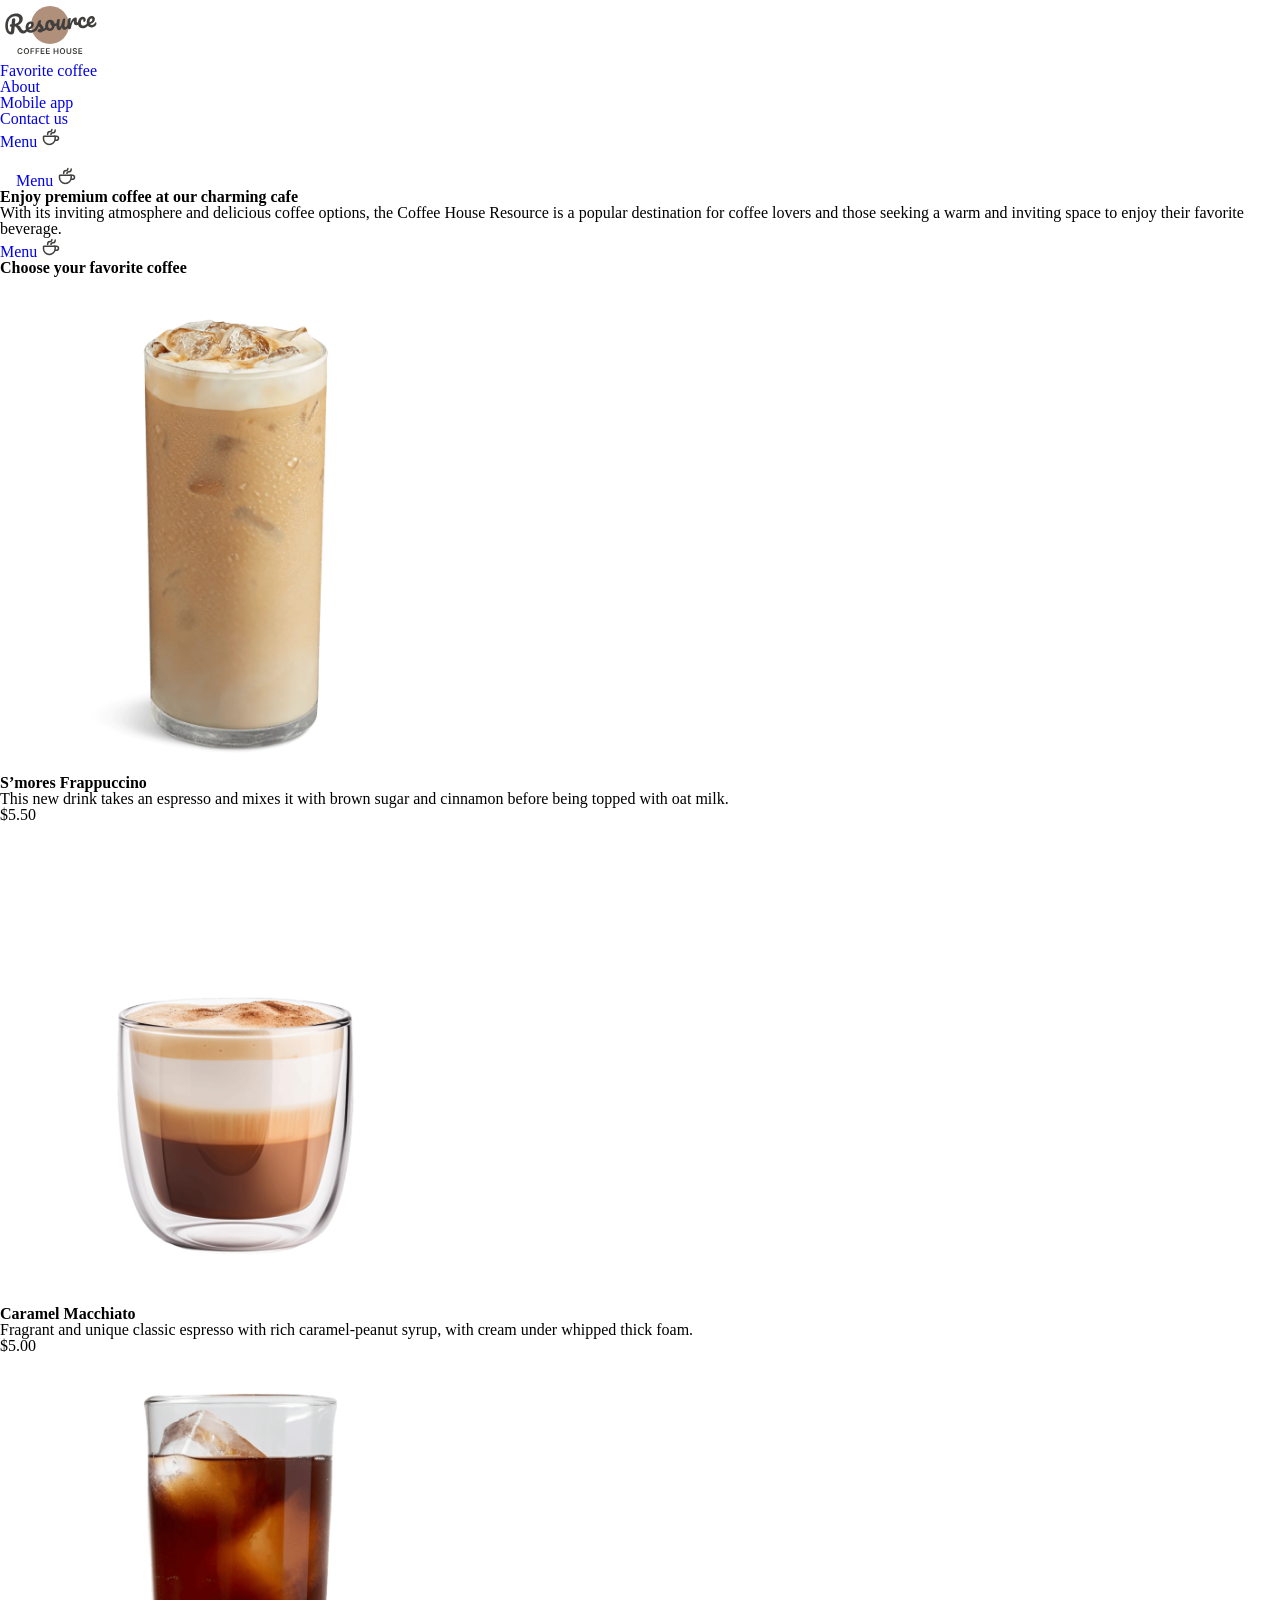
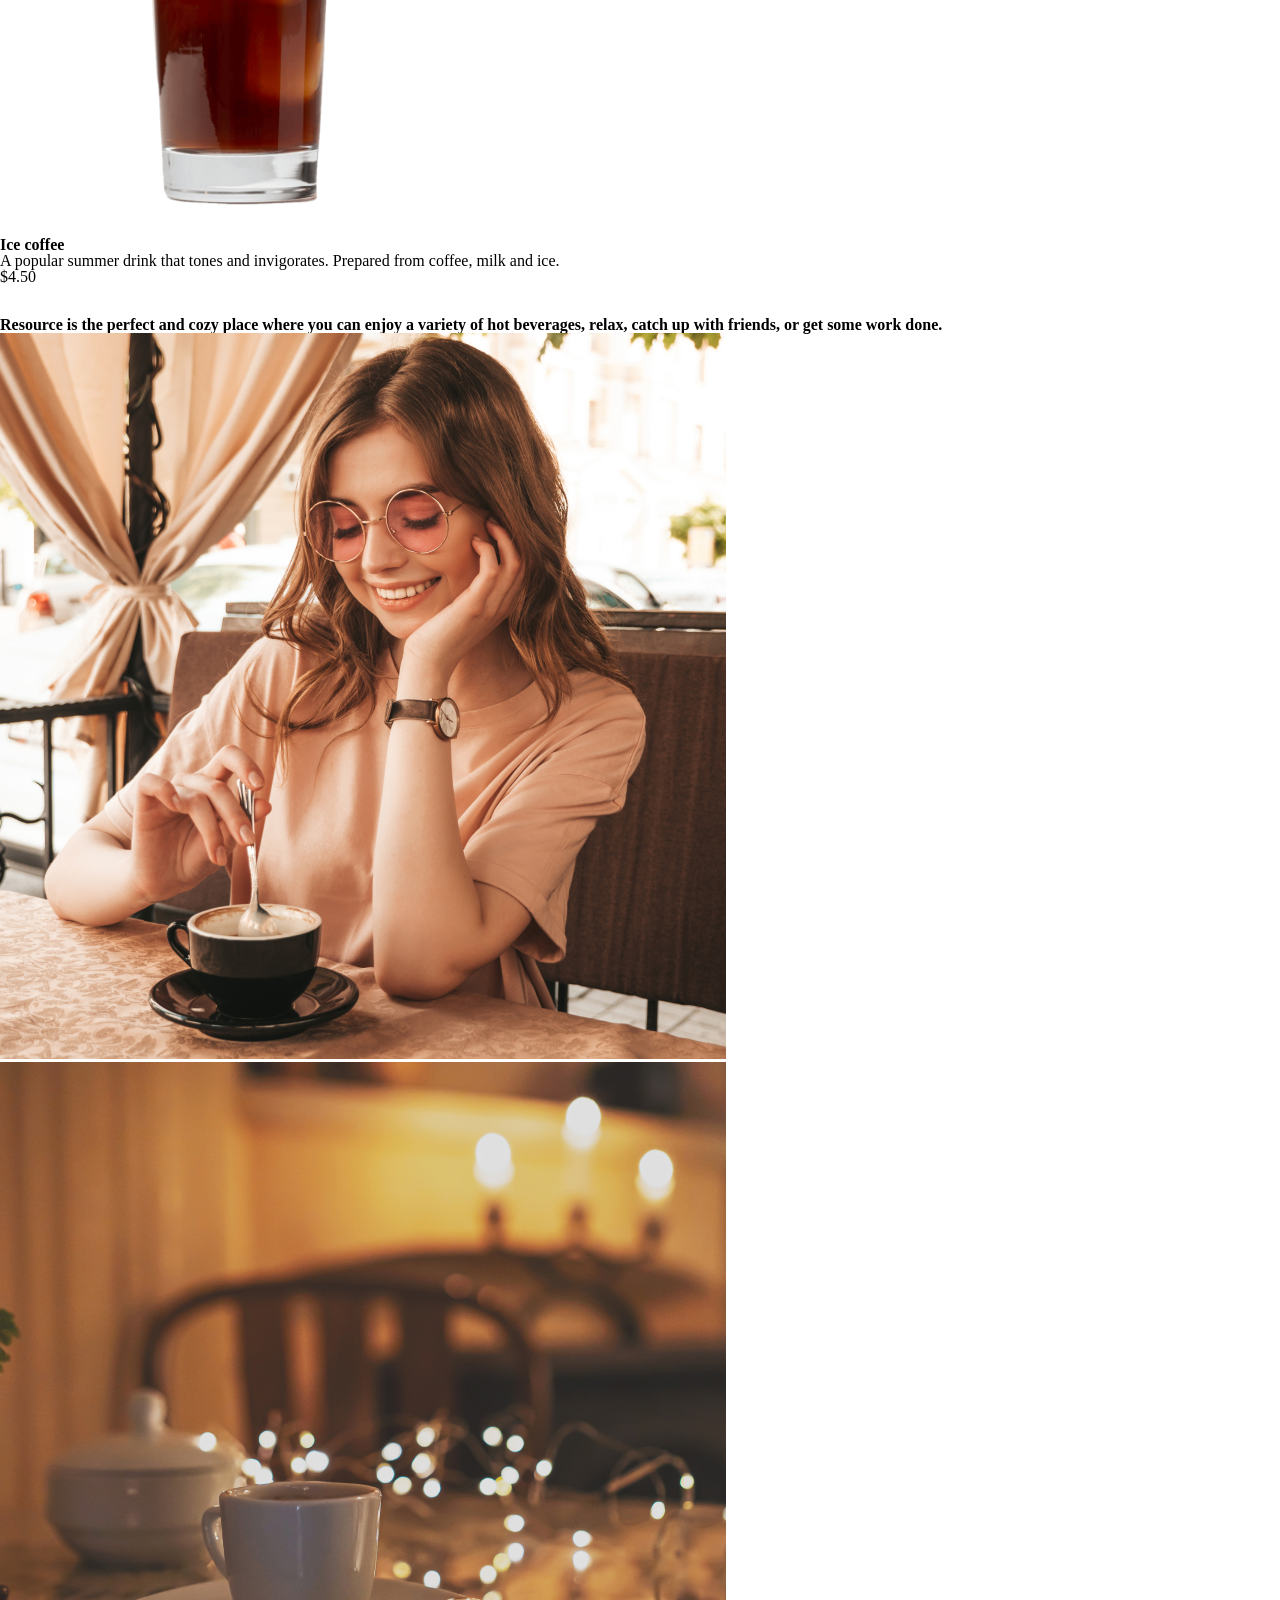
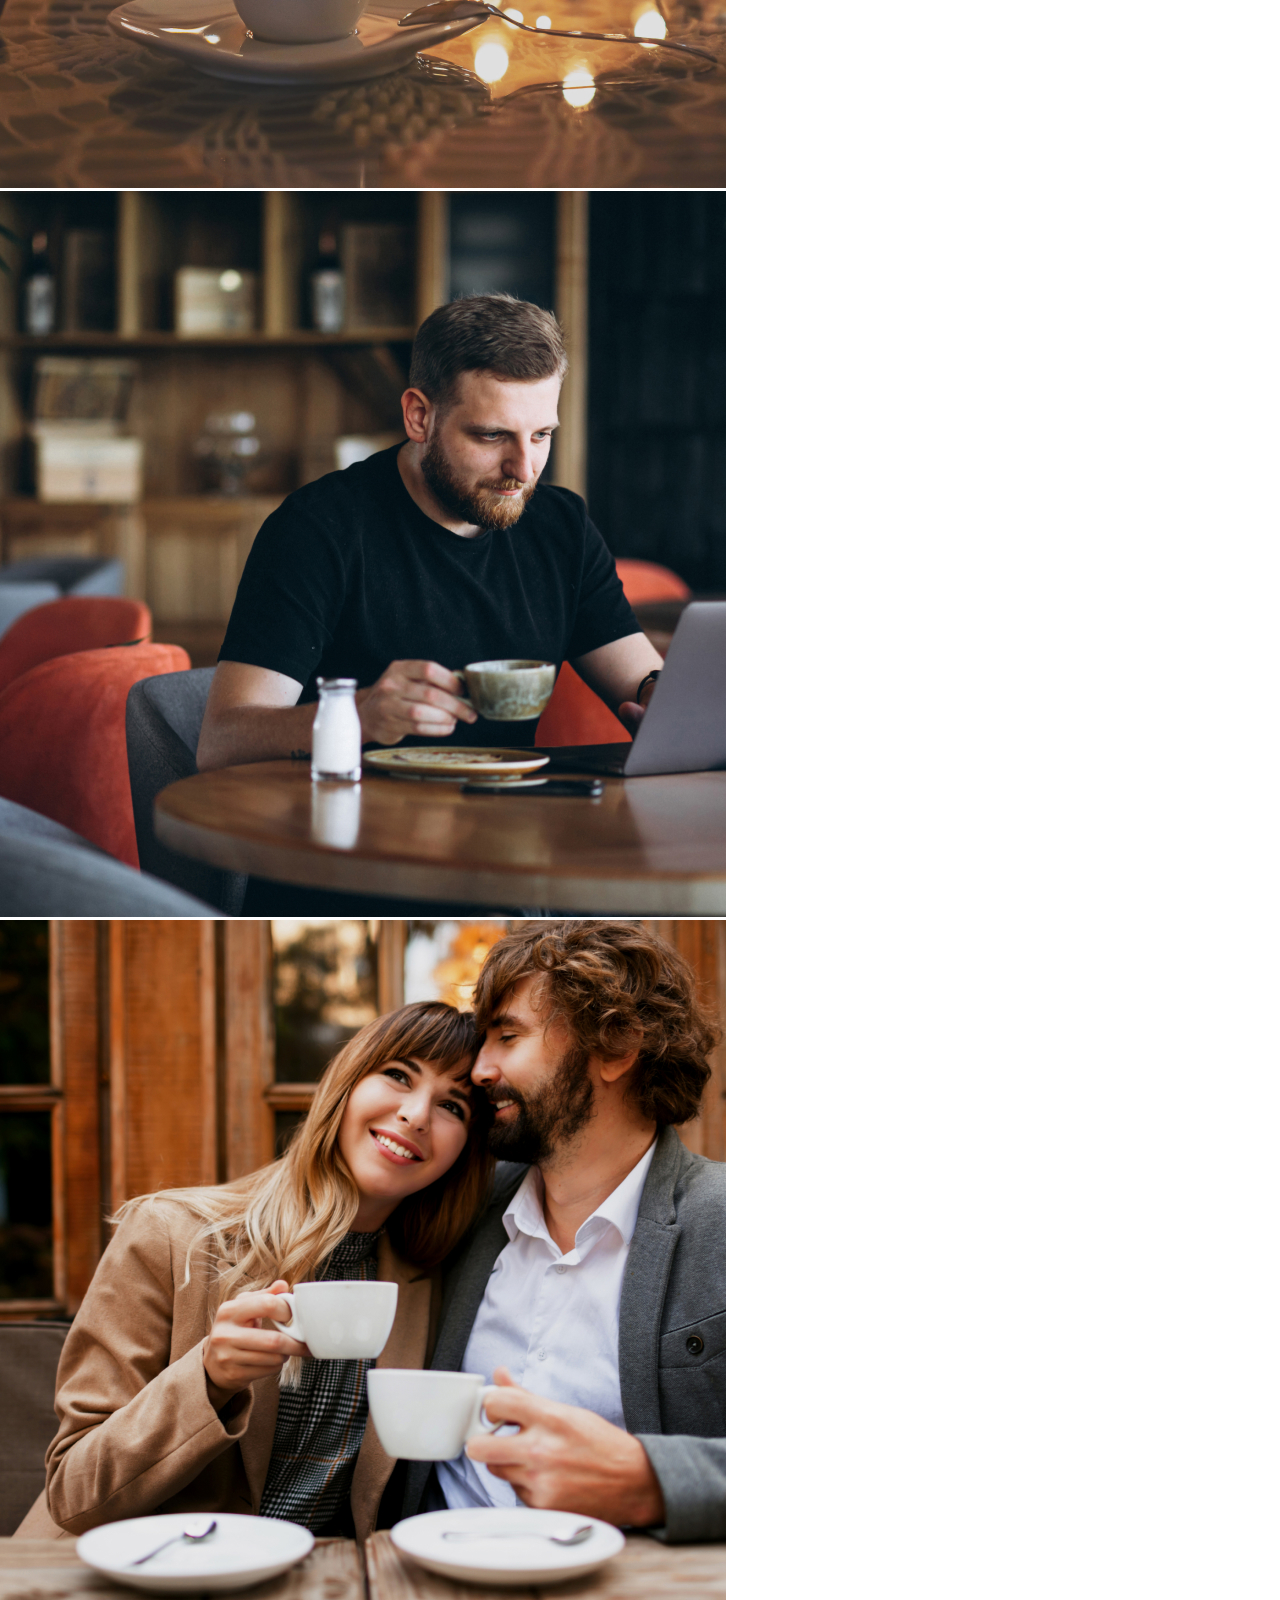
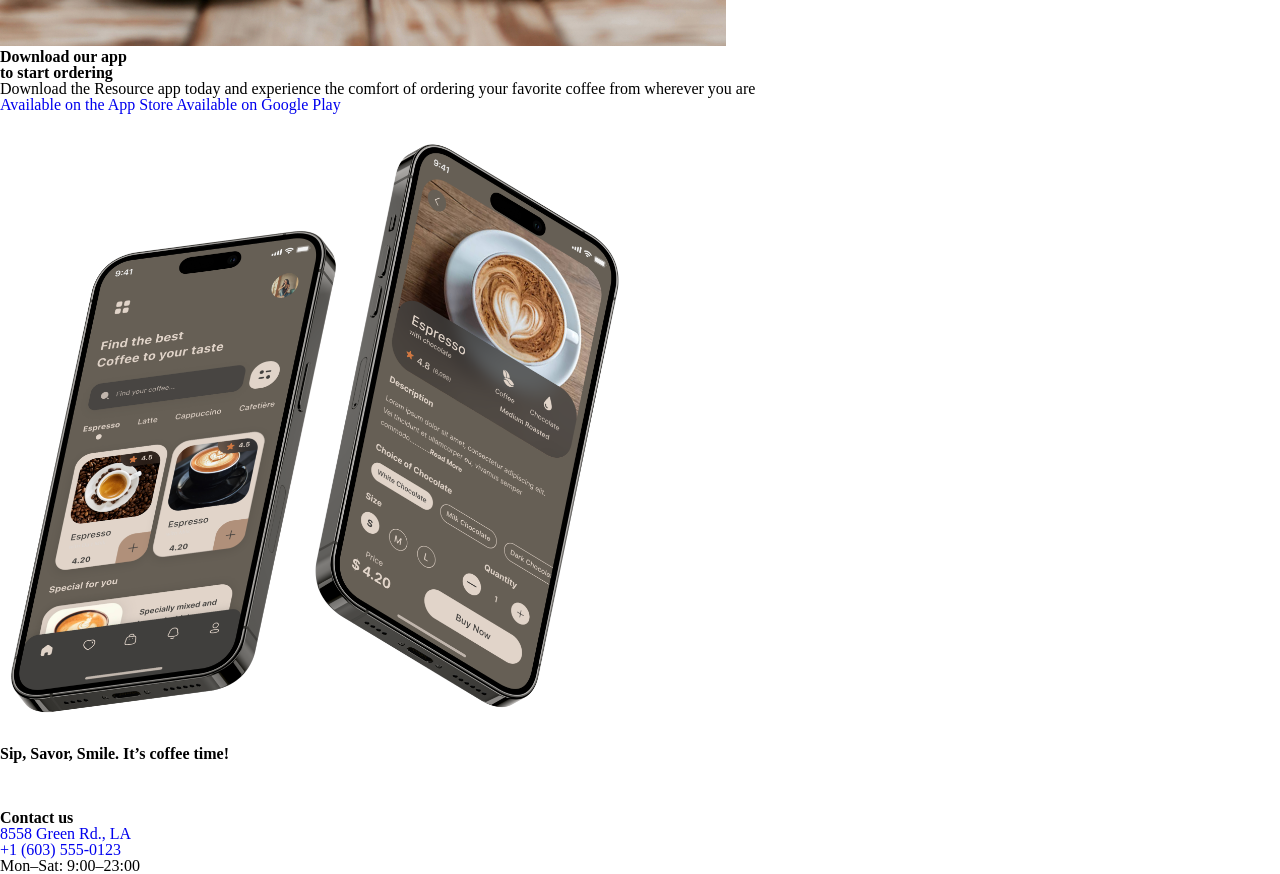
==== index.html @ ef420306 "feat: add home page markup" ====
<!doctype html>
<html lang="en" data-theme="light">
  <head>
    <meta charset="UTF-8" />
    <meta name="viewport" content="width=device-width, initial-scale=1.0" />

    <title>Coffee House</title>
    <link rel="stylesheet" href="css/reset.css" />
    <link rel="stylesheet" href="css/style.css" />
  </head>

  <body>
    <!-- Header -->
    <header class="header">
      <div class="header__container container">
        <a class="header__logo" href="#">
          <img
            src="img/logo-light.svg"
            data-src="img/logo-{theme}.svg"
            alt="Coffee House Logo"
            width="100"
            height="60"
          />
        </a>

        <nav class="header__nav" id="header-nav" aria-label="Main navigation">
          <ul class="header__list">
            <li class="header__item">
              <a class="header__link" href="#favorite-coffee">Favorite coffee</a>
            </li>
            <li class="header__item">
              <a class="header__link" href="#about">About</a>
            </li>
            <li class="header__item">
              <a class="header__link" href="#mobile-app">Mobile app</a>
            </li>
            <li class="header__item">
              <a class="header__link" href="#contact-us">Contact us</a>
            </li>
            <li class="header__item header__item--menu">
              <a class="header__menu-link" href="menu-coffee.html">
                Menu
                <img
                  src="img/icons/menu-icon-coffee-cup-light.svg"
                  data-src="img/icons/menu-icon-coffee-cup-{theme}.svg"
                  alt=""
                  width="20"
                  height="20"
                />
              </a>
            </li>
          </ul>
        </nav>

        <div class="header__actions">
          <div class="header__theme-toggle" role="group" aria-label="Color theme">
            <button
              class="header__theme-btn header__theme-btn--sun"
              type="button"
              data-theme-value="light"
              aria-label="Light theme"
              aria-pressed="true"
            ></button>

            <button
              class="header__theme-btn header__theme-btn--moon"
              type="button"
              data-theme-value="dark"
              aria-label="Dark theme"
              aria-pressed="false"
            ></button>
          </div>

          <button
            class="header__burger"
            type="button"
            aria-label="Open menu"
            aria-expanded="false"
            aria-controls="header-nav"
          >
            <span></span>
            <span></span>
          </button>

          <a class="header__menu-link" href="menu-coffee.html">
            Menu
            <img
              src="img/icons/menu-icon-coffee-cup-light.svg"
              data-src="img/icons/menu-icon-coffee-cup-{theme}.svg"
              alt=""
              width="20"
              height="20"
            />
          </a>
        </div>
      </div>
    </header>
    <!-- Main content -->
    <main>
      <!-- Hero section -->
      <section class="hero" id="hero">
        <div class="container">
          <div class="hero__inner">
            <div class="hero__offer">
              <h1 class="hero__title">
                <span class="hero__title-accent">Enjoy</span>
                premium coffee at our charming cafe
              </h1>
              <p class="hero__text">
                With its inviting atmosphere and delicious coffee options, the Coffee House Resource
                is a popular destination for coffee lovers and those seeking a warm and inviting
                space to enjoy their favorite beverage.
              </p>
              <a class="hero__button" href="menu-coffee.html">
                Menu
                <img
                  class="hero__button-icon"
                  src="img/icons/menu-icon-coffee-cup-light.svg"
                  alt=""
                  width="20"
                  height="20"
                />
              </a>
            </div>
          </div>
        </div>
      </section>
      <!-- Choose section -->
      <section class="choose" id="favorite-coffee">
        <div class="container">
          <h2 class="choose__title">
            Choose your
            <span class="choose__title-accent">favorite</span>
            coffee
          </h2>

          <div class="choose__slider">
            <button
              class="choose__arrow choose__arrow--prev"
              type="button"
              aria-label="Previous slide"
            ></button>

            <div class="choose__viewport">
              <div class="choose__track">
                <div
                  class="choose__slide"
                  role="group"
                  aria-roledescription="slide"
                  aria-label="1 of 3"
                >
                  <div class="choose__content">
                    <img
                      class="choose__img"
                      src="img/coffee-slider-1.png"
                      alt="S’mores Frappuccino"
                      width="480"
                      height="480"
                    />
                    <div class="choose__description">
                      <h3 class="choose__name">S’mores Frappuccino</h3>
                      <p class="choose__text">
                        This new drink takes an espresso and mixes it with brown sugar and cinnamon
                        before being topped with oat milk.
                      </p>
                      <p class="choose__price">$5.50</p>
                    </div>
                  </div>
                </div>

                <div
                  class="choose__slide"
                  role="group"
                  aria-roledescription="slide"
                  aria-label="2 of 3"
                >
                  <div class="choose__content">
                    <img
                      class="choose__img"
                      src="img/coffee-slider-2.png"
                      alt="Caramel Macchiato"
                      width="480"
                      height="480"
                    />
                    <div class="choose__description">
                      <h3 class="choose__name">Caramel Macchiato</h3>
                      <p class="choose__text">
                        Fragrant and unique classic espresso with rich caramel-peanut syrup, with
                        cream under whipped thick foam.
                      </p>
                      <p class="choose__price">$5.00</p>
                    </div>
                  </div>
                </div>

                <div
                  class="choose__slide"
                  role="group"
                  aria-roledescription="slide"
                  aria-label="3 of 3"
                >
                  <div class="choose__content">
                    <img
                      class="choose__img"
                      src="img/coffee-slider-3.png"
                      alt="Ice coffee"
                      width="480"
                      height="480"
                    />
                    <div class="choose__description">
                      <h3 class="choose__name">Ice coffee</h3>
                      <p class="choose__text">
                        A popular summer drink that tones and invigorates. Prepared from coffee,
                        milk and ice.
                      </p>
                      <p class="choose__price">$4.50</p>
                    </div>
                  </div>
                </div>
              </div>
            </div>

            <button
              class="choose__arrow choose__arrow--next"
              type="button"
              aria-label="Next slide"
            ></button>
          </div>

          <div class="choose__controls">
            <button
              class="choose__dot"
              type="button"
              aria-label="Show slide 1"
              aria-current="true"
            ></button>
            <button class="choose__dot" type="button" aria-label="Show slide 2"></button>
            <button class="choose__dot" type="button" aria-label="Show slide 3"></button>
          </div>
        </div>
      </section>
      <!-- About section -->
      <section class="about" id="about">
        <div class="container">
          <h2 class="about__title">
            Resource is
            <span class="about__title-accent">the perfect and cozy place</span>
            where you can enjoy a variety of hot beverages, relax, catch up with friends, or get
            some work done.
          </h2>

          <div class="about__images">
            <div class="about__column">
              <div class="about__box about__box--tall">
                <img
                  class="about__img"
                  src="img/about-1.jpg"
                  alt="A smiling girl in glasses stirring a cup of coffee at a table"
                  width="726"
                  height="726"
                />
              </div>
              <div class="about__box about__box--short">
                <img
                  class="about__img"
                  src="img/about-2.jpg"
                  alt="A cup of coffee on a table with blurred warm lights in the background"
                  width="726"
                  height="726"
                />
              </div>
            </div>

            <div class="about__column">
              <div class="about__box about__box--short">
                <img
                  class="about__img"
                  src="img/about-3.jpg"
                  alt="A man with a laptop drinking coffee in a cafe"
                  width="726"
                  height="726"
                />
              </div>
              <div class="about__box about__box--tall">
                <img
                  class="about__img"
                  src="img/about-4.jpg"
                  alt="A couple smiling and holding white cups of coffee"
                  width="726"
                  height="726"
                />
              </div>
            </div>
          </div>
        </div>
      </section>
      <!-- Application section -->
      <section class="application" id="mobile-app">
        <div class="container">
          <div class="application__inner">
            <div class="application__offer">
              <h2 class="application__title">
                <span class="application__title-accent">Download</span>
                our app
                <br />
                to start ordering
              </h2>
              <p class="application__text">
                Download the Resource app today and experience the comfort of ordering your favorite
                coffee from wherever you are
              </p>
              <div class="application__buttons">
                <a
                  class="application__button"
                  href="https://www.apple.com/app-store/"
                  target="_blank"
                  rel="noopener noreferrer"
                >
                  <span
                    class="application__icon application__icon--app-store"
                    aria-hidden="true"
                  ></span>
                  <span class="application__button-text">
                    <span class="application__button-caption">Available on the</span>
                    <span class="application__button-name">App Store</span>
                  </span>
                </a>
                <a
                  class="application__button"
                  href="https://play.google.com/store"
                  target="_blank"
                  rel="noopener noreferrer"
                >
                  <span
                    class="application__icon application__icon--google-play"
                    aria-hidden="true"
                  ></span>
                  <span class="application__button-text">
                    <span class="application__button-caption">Available on</span>
                    <span class="application__button-name">Google Play</span>
                  </span>
                </a>
              </div>
            </div>

            <img
              class="application__img"
              src="img/mobile-screens.png"
              alt="Two smartphones showing the Coffee House mobile app"
              width="630"
              height="630"
            />
          </div>
        </div>
      </section>
    </main>
    <!-- Footer -->
    <footer class="footer" id="contact-us">
      <div class="container">
        <div class="footer__inner">
          <div class="footer__offer">
            <h2 class="footer__title">
              Sip, Savor, Smile.
              <span class="footer__title-accent">It’s coffee time!</span>
            </h2>
            <ul class="footer__socials">
              <li>
                <a
                  class="footer__social footer__social--twitter"
                  href="https://twitter.com/"
                  aria-label="Twitter"
                  target="_blank"
                  rel="noopener noreferrer"
                ></a>
              </li>
              <li>
                <a
                  class="footer__social footer__social--instagram"
                  href="https://www.instagram.com/"
                  aria-label="Instagram"
                  target="_blank"
                  rel="noopener noreferrer"
                ></a>
              </li>
              <li>
                <a
                  class="footer__social footer__social--facebook"
                  href="https://www.facebook.com/"
                  aria-label="Facebook"
                  target="_blank"
                  rel="noopener noreferrer"
                ></a>
              </li>
            </ul>
          </div>

          <div class="footer__info">
            <h3 class="footer__subtitle">Contact us</h3>
            <ul class="footer__contacts">
              <li>
                <a
                  class="footer__link footer__link--address"
                  href="https://www.google.com/maps/search/?api=1&query=8558+Green+Rd.,+LA"
                  target="_blank"
                  rel="noopener noreferrer"
                >
                  8558 Green Rd., LA
                </a>
              </li>
              <li>
                <a class="footer__link footer__link--phone" href="tel:+16035550123">
                  +1 (603) 555-0123
                </a>
              </li>
              <li>
                <p class="footer__link footer__link--hours">Mon–Sat: 9:00–23:00</p>
              </li>
            </ul>
          </div>
        </div>
      </div>
    </footer>

    <script src="js/main.js"></script>
  </body>
</html>
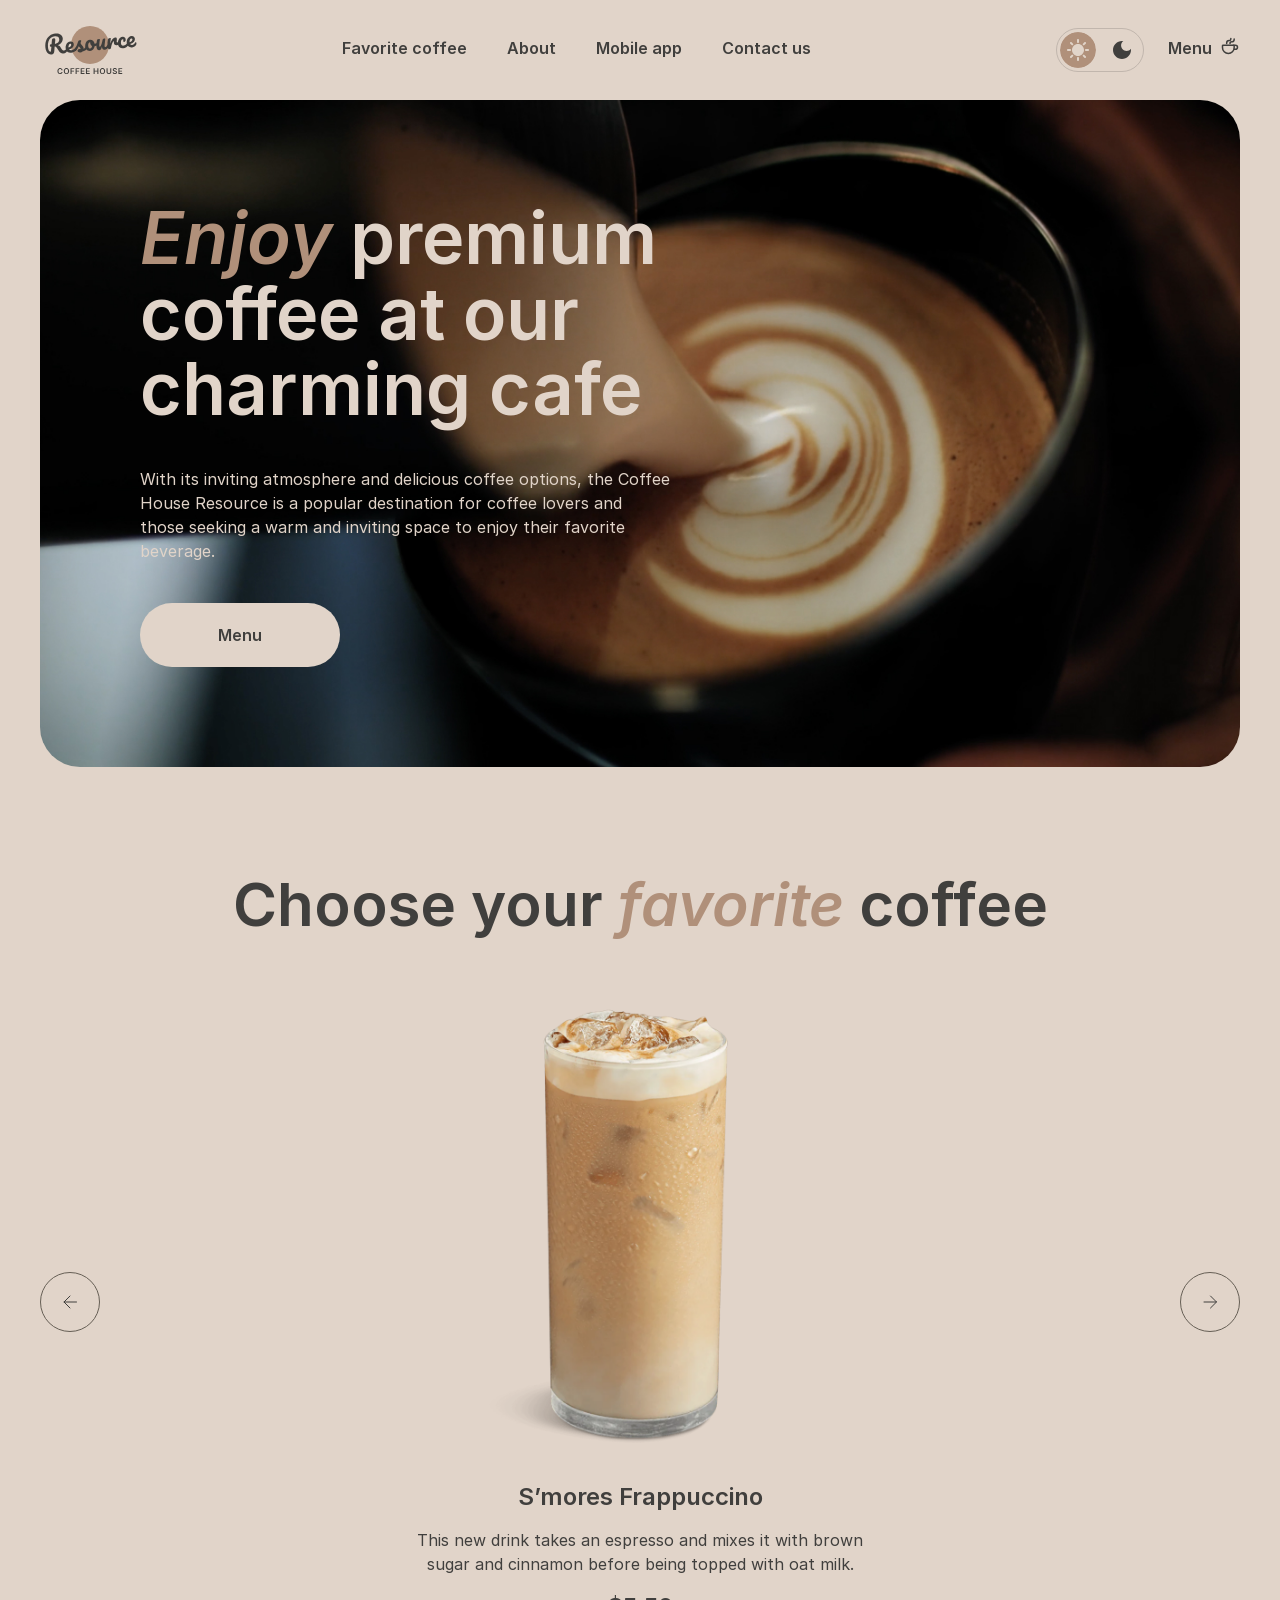
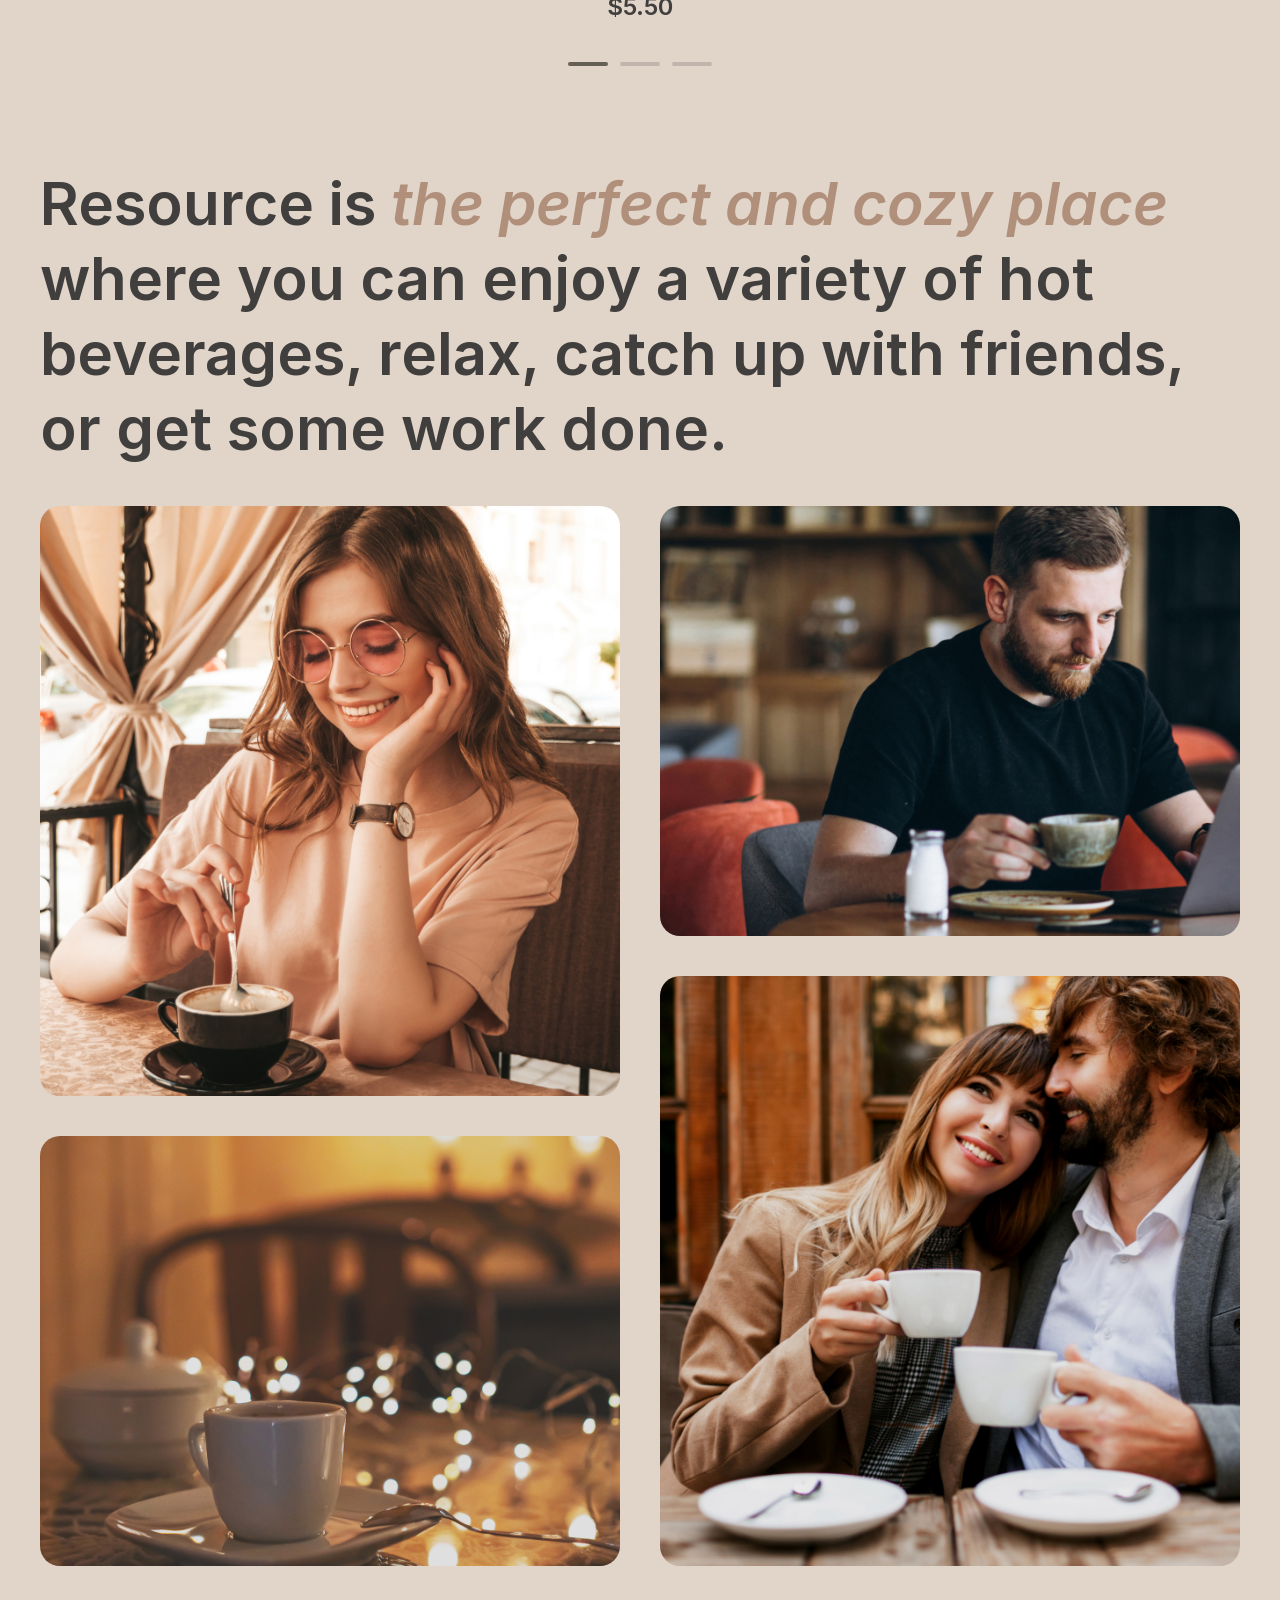
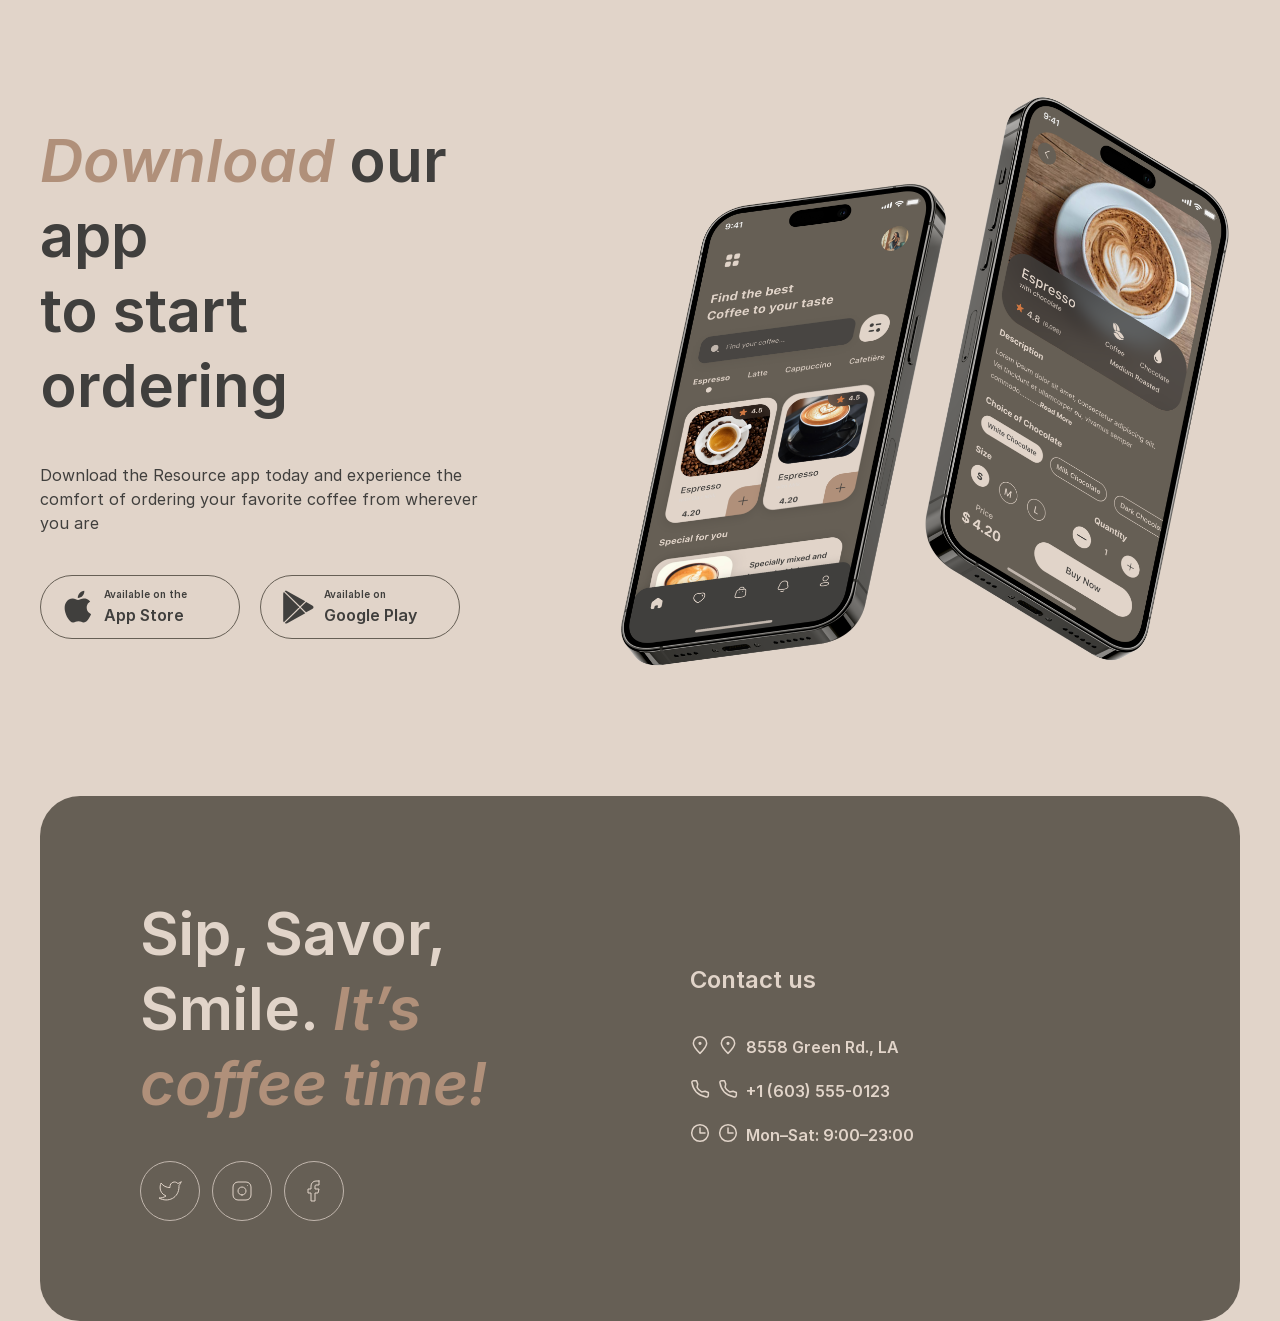
==== commit 8efd7347: "fix: open external links in new tab and apply saved theme before render" ====
--- a/index.html
+++ b/index.html
@@ -1,28 +1,32 @@
 <!doctype html>
 <html lang="en" data-theme="light">
   <head>
-    <meta charset="UTF-8" />
-    <meta name="viewport" content="width=device-width, initial-scale=1.0" />
-
+    <meta charset="UTF-8">
+    <meta name="viewport" content="width=device-width, initial-scale=1.0">
     <title>Coffee House</title>
-    <link rel="stylesheet" href="css/reset.css" />
-    <link rel="stylesheet" href="css/style.css" />
+    <script>
+      // тема применяется до отрисовки страницы, чтобы не было «мигания»
+      try {
+        if (localStorage.getItem('theme') === 'dark') document.documentElement.dataset.theme = 'dark';
+      } catch (e) {}
+    </script>
+    <link rel="icon" type="image/svg+xml" href="img/icons/favicon.svg">
+    <link rel="stylesheet" href="css/reset.css">
+    <link rel="stylesheet" href="css/style.css">
   </head>
 
   <body>
     <!-- Header -->
     <header class="header">
       <div class="header__container container">
-        <a class="header__logo" href="#">
+        <a class="header__logo" href="index.html">
           <img
             src="img/logo-light.svg"
             data-src="img/logo-{theme}.svg"
             alt="Coffee House Logo"
             width="100"
-            height="60"
-          />
+            height="60">
         </a>
-
         <nav class="header__nav" id="header-nav" aria-label="Main navigation">
           <ul class="header__list">
             <li class="header__item">
@@ -45,8 +49,7 @@
                   data-src="img/icons/menu-icon-coffee-cup-{theme}.svg"
                   alt=""
                   width="20"
-                  height="20"
-                />
+                  height="20">
               </a>
             </li>
           </ul>
@@ -59,16 +62,14 @@
               type="button"
               data-theme-value="light"
               aria-label="Light theme"
-              aria-pressed="true"
-            ></button>
+              aria-pressed="true"></button>
 
             <button
               class="header__theme-btn header__theme-btn--moon"
               type="button"
               data-theme-value="dark"
               aria-label="Dark theme"
-              aria-pressed="false"
-            ></button>
+              aria-pressed="false"></button>
           </div>
 
           <button
@@ -76,8 +77,7 @@
             type="button"
             aria-label="Open menu"
             aria-expanded="false"
-            aria-controls="header-nav"
-          >
+            aria-controls="header-nav">
             <span></span>
             <span></span>
           </button>
@@ -89,8 +89,7 @@
               data-src="img/icons/menu-icon-coffee-cup-{theme}.svg"
               alt=""
               width="20"
-              height="20"
-            />
+              height="20">
           </a>
         </div>
       </div>
@@ -118,8 +117,7 @@
                   src="img/icons/menu-icon-coffee-cup-light.svg"
                   alt=""
                   width="20"
-                  height="20"
-                />
+                  height="20">
               </a>
             </div>
           </div>
@@ -138,8 +136,7 @@
             <button
               class="choose__arrow choose__arrow--prev"
               type="button"
-              aria-label="Previous slide"
-            ></button>
+              aria-label="Previous slide"></button>
 
             <div class="choose__viewport">
               <div class="choose__track">
@@ -147,16 +144,14 @@
                   class="choose__slide"
                   role="group"
                   aria-roledescription="slide"
-                  aria-label="1 of 3"
-                >
+                  aria-label="1 of 3">
                   <div class="choose__content">
                     <img
                       class="choose__img"
                       src="img/coffee-slider-1.png"
                       alt="S’mores Frappuccino"
                       width="480"
-                      height="480"
-                    />
+                      height="480">
                     <div class="choose__description">
                       <h3 class="choose__name">S’mores Frappuccino</h3>
                       <p class="choose__text">
@@ -172,16 +167,14 @@
                   class="choose__slide"
                   role="group"
                   aria-roledescription="slide"
-                  aria-label="2 of 3"
-                >
+                  aria-label="2 of 3">
                   <div class="choose__content">
                     <img
                       class="choose__img"
                       src="img/coffee-slider-2.png"
                       alt="Caramel Macchiato"
                       width="480"
-                      height="480"
-                    />
+                      height="480">
                     <div class="choose__description">
                       <h3 class="choose__name">Caramel Macchiato</h3>
                       <p class="choose__text">
@@ -192,21 +185,18 @@
                     </div>
                   </div>
                 </div>
-
                 <div
                   class="choose__slide"
                   role="group"
                   aria-roledescription="slide"
-                  aria-label="3 of 3"
-                >
+                  aria-label="3 of 3">
                   <div class="choose__content">
                     <img
                       class="choose__img"
                       src="img/coffee-slider-3.png"
                       alt="Ice coffee"
                       width="480"
-                      height="480"
-                    />
+                      height="480">
                     <div class="choose__description">
                       <h3 class="choose__name">Ice coffee</h3>
                       <p class="choose__text">
@@ -219,21 +209,17 @@
                 </div>
               </div>
             </div>
-
             <button
               class="choose__arrow choose__arrow--next"
               type="button"
-              aria-label="Next slide"
-            ></button>
-          </div>
-
+              aria-label="Next slide"></button>
+          </div>
           <div class="choose__controls">
             <button
               class="choose__dot"
               type="button"
               aria-label="Show slide 1"
-              aria-current="true"
-            ></button>
+              aria-current="true"></button>
             <button class="choose__dot" type="button" aria-label="Show slide 2"></button>
             <button class="choose__dot" type="button" aria-label="Show slide 3"></button>
           </div>
@@ -248,7 +234,6 @@
             where you can enjoy a variety of hot beverages, relax, catch up with friends, or get
             some work done.
           </h2>
-
           <div class="about__images">
             <div class="about__column">
               <div class="about__box about__box--tall">
@@ -257,8 +242,7 @@
                   src="img/about-1.jpg"
                   alt="A smiling girl in glasses stirring a cup of coffee at a table"
                   width="726"
-                  height="726"
-                />
+                  height="726">
               </div>
               <div class="about__box about__box--short">
                 <img
@@ -266,8 +250,7 @@
                   src="img/about-2.jpg"
                   alt="A cup of coffee on a table with blurred warm lights in the background"
                   width="726"
-                  height="726"
-                />
+                  height="726">
               </div>
             </div>
 
@@ -278,8 +261,7 @@
                   src="img/about-3.jpg"
                   alt="A man with a laptop drinking coffee in a cafe"
                   width="726"
-                  height="726"
-                />
+                  height="726">
               </div>
               <div class="about__box about__box--tall">
                 <img
@@ -287,8 +269,7 @@
                   src="img/about-4.jpg"
                   alt="A couple smiling and holding white cups of coffee"
                   width="726"
-                  height="726"
-                />
+                  height="726">
               </div>
             </div>
           </div>
@@ -302,7 +283,7 @@
               <h2 class="application__title">
                 <span class="application__title-accent">Download</span>
                 our app
-                <br />
+                <br>
                 to start ordering
               </h2>
               <p class="application__text">
@@ -314,12 +295,10 @@
                   class="application__button"
                   href="https://www.apple.com/app-store/"
                   target="_blank"
-                  rel="noopener noreferrer"
-                >
+                  rel="noopener noreferrer">
                   <span
                     class="application__icon application__icon--app-store"
-                    aria-hidden="true"
-                  ></span>
+                    aria-hidden="true"></span>
                   <span class="application__button-text">
                     <span class="application__button-caption">Available on the</span>
                     <span class="application__button-name">App Store</span>
@@ -329,12 +308,10 @@
                   class="application__button"
                   href="https://play.google.com/store"
                   target="_blank"
-                  rel="noopener noreferrer"
-                >
+                  rel="noopener noreferrer">
                   <span
                     class="application__icon application__icon--google-play"
-                    aria-hidden="true"
-                  ></span>
+                    aria-hidden="true"></span>
                   <span class="application__button-text">
                     <span class="application__button-caption">Available on</span>
                     <span class="application__button-name">Google Play</span>
@@ -348,8 +325,7 @@
               src="img/mobile-screens.png"
               alt="Two smartphones showing the Coffee House mobile app"
               width="630"
-              height="630"
-            />
+              height="630">
           </div>
         </div>
       </section>
@@ -370,8 +346,7 @@
                   href="https://twitter.com/"
                   aria-label="Twitter"
                   target="_blank"
-                  rel="noopener noreferrer"
-                ></a>
+                  rel="noopener noreferrer"></a>
               </li>
               <li>
                 <a
@@ -379,8 +354,7 @@
                   href="https://www.instagram.com/"
                   aria-label="Instagram"
                   target="_blank"
-                  rel="noopener noreferrer"
-                ></a>
+                  rel="noopener noreferrer"></a>
               </li>
               <li>
                 <a
@@ -388,8 +362,7 @@
                   href="https://www.facebook.com/"
                   aria-label="Facebook"
                   target="_blank"
-                  rel="noopener noreferrer"
-                ></a>
+                  rel="noopener noreferrer"></a>
               </li>
             </ul>
           </div>
@@ -402,18 +375,22 @@
                   class="footer__link footer__link--address"
                   href="https://www.google.com/maps/search/?api=1&query=8558+Green+Rd.,+LA"
                   target="_blank"
-                  rel="noopener noreferrer"
-                >
+                  rel="noopener noreferrer">
+                  <img src="img/icons/pin-alt.svg" alt="" width="20" height="20">
                   8558 Green Rd., LA
                 </a>
               </li>
               <li>
                 <a class="footer__link footer__link--phone" href="tel:+16035550123">
+                  <img src="img/icons/phone.svg" alt="" width="20" height="20">
                   +1 (603) 555-0123
                 </a>
               </li>
               <li>
-                <p class="footer__link footer__link--hours">Mon–Sat: 9:00–23:00</p>
+                <p class="footer__link footer__link--hours">
+                  <img src="img/icons/clock.svg" alt="" width="20" height="20">
+                  Mon–Sat: 9:00–23:00
+                </p>
               </li>
             </ul>
           </div>
@@ -423,4 +400,4 @@
 
     <script src="js/main.js"></script>
   </body>
-</html>
+</html>
--- a/css/style.css
+++ b/css/style.css
@@ -0,0 +1,1266 @@
+body {
+  background-color: #e1d4c9;
+  font-family: "Inter", sans-serif;
+}
+
+.container {
+  max-width: 1440px;
+  padding: 0 40px;
+  margin: 0 auto;
+}
+
+@font-face {
+  font-family: "Inter";
+  src: url("../fonts/Inter-Regular.woff2") format("woff2");
+  font-weight: 400;
+  font-style: normal;
+  font-display: swap;
+}
+@font-face {
+  font-family: "Inter";
+  src: url("../fonts/Inter-SemiBold.woff2") format("woff2");
+  font-weight: 600;
+  font-style: normal;
+  font-display: swap;
+}
+@font-face {
+  font-family: "Inter";
+  src: url("../fonts/Inter-SemiBoldItalic.woff2") format("woff2");
+  font-weight: 600;
+  font-style: italic;
+  font-display: swap;
+}
+.header {
+  padding: 20px 0;
+}
+
+.header__container {
+  display: flex;
+  align-items: center;
+  justify-content: space-between;
+}
+
+.header__logo {
+  display: inline-block;
+}
+.header__logo img {
+  display: block;
+  width: 100px;
+  height: 60px;
+}
+
+.header__nav {
+  flex: 1;
+  display: flex;
+  justify-content: center;
+  padding-right: 44px;
+}
+
+.header__list {
+  display: flex;
+  gap: 40px;
+  margin: 0;
+  padding: 0;
+  list-style: none;
+}
+
+.header__link,
+.header__menu-link {
+  position: relative;
+  padding-bottom: 4px;
+  font-family: var(--main-font);
+  font-weight: 600;
+  font-size: 16px;
+  line-height: 1.5;
+  color: #403f3d;
+  text-decoration: none;
+  transition: color 0.3s ease;
+}
+.header__link::after,
+.header__menu-link::after {
+  content: "";
+  position: absolute;
+  left: 0;
+  right: 0;
+  bottom: -1px;
+  height: 2px;
+  background-color: currentColor;
+  opacity: 0;
+  transition: opacity 0.2s ease;
+}
+.header__link:hover::after, .header__link:focus-visible::after,
+.header__menu-link:hover::after,
+.header__menu-link:focus-visible::after {
+  opacity: 1;
+}
+
+.header__link {
+  display: inline-block;
+}
+
+.header__menu-link {
+  display: inline-flex;
+  align-items: flex-start;
+  gap: 8px;
+}
+
+.header__actions {
+  display: flex;
+  align-items: center;
+  gap: 24px;
+}
+
+.header__theme-toggle {
+  display: flex;
+  align-items: center;
+  gap: 8px;
+  padding: 3px;
+  border: 1px solid #c1b6ad;
+  border-radius: 100px;
+  transition: border-color 0.3s ease;
+}
+
+.header__theme-btn {
+  width: 36px;
+  height: 36px;
+  padding: 0;
+  border: 0;
+  border-radius: 50%;
+  outline: none;
+  background-color: transparent;
+  background-repeat: no-repeat;
+  background-position: center;
+  cursor: pointer;
+}
+.header__theme-btn[aria-pressed=true] {
+  cursor: default;
+}
+
+[data-theme=light] .header__theme-btn--sun {
+  background-image: url(../img/icons/light-theme-sun.svg);
+}
+[data-theme=light] .header__theme-btn--moon {
+  background-image: url(../img/icons/light-theme-moon.svg);
+}
+[data-theme=light] .header__theme-btn--moon:hover {
+  background-image: url(../img/icons/light-theme-moon-hover.svg);
+}
+
+[data-theme=dark] body {
+  background-color: #292826;
+}
+[data-theme=dark] .header__link,
+[data-theme=dark] .header__menu-link {
+  color: #e1d4c9;
+}
+[data-theme=dark] .header__theme-toggle {
+  border-color: #665f55;
+}
+[data-theme=dark] .header__theme-btn--sun {
+  background-image: url(../img/icons/dark-theme-sun.svg);
+}
+[data-theme=dark] .header__theme-btn--sun:hover {
+  background-image: url(../img/icons/dark-theme-sun-hover.svg);
+}
+[data-theme=dark] .header__theme-btn--moon {
+  background-image: url(../img/icons/dark-theme-moon.svg);
+}
+
+body {
+  transition: background-color 0.3s ease;
+}
+
+.hero__inner {
+  display: flex;
+  flex-direction: column;
+  justify-content: center;
+  min-height: 644px;
+  padding: 100px;
+  border-radius: 40px;
+  background: url(../img/img-hero.jpg) center/cover no-repeat;
+}
+
+.hero__offer {
+  display: flex;
+  flex-direction: column;
+  align-items: flex-start;
+  gap: 40px;
+  width: 530px;
+  max-width: 100%;
+}
+
+.hero__title {
+  margin: 0;
+  font-family: var(--main-font);
+  font-weight: 600;
+  font-size: 72px;
+  line-height: 1.05;
+  color: #e1d4c9;
+}
+
+.hero__title-accent {
+  font-style: italic;
+  color: #b0907a;
+}
+
+.hero__text {
+  margin: 0;
+  font-family: var(--main-font);
+  font-weight: 400;
+  font-size: 16px;
+  line-height: 1.5;
+  color: #e1d4c9;
+}
+
+.hero__button {
+  display: flex;
+  align-items: center;
+  justify-content: center;
+  gap: 8px;
+  width: 200px;
+  padding: 20px 0;
+  border-radius: 100px;
+  background-color: #e1d4c9;
+  font-family: var(--main-font);
+  font-weight: 600;
+  font-size: 16px;
+  line-height: 1.5;
+  color: #403f3d;
+  text-decoration: none;
+}
+
+.hero__button-icon {
+  display: none;
+}
+
+.hero__button:hover .hero__button-icon,
+.hero__button:focus-visible .hero__button-icon {
+  display: block;
+}
+
+.choose {
+  --choose-text: #403f3d;
+  --choose-line: #665f55;
+  --choose-dot: #c1b6ad;
+  margin-top: 100px;
+  color: var(--choose-text);
+}
+
+[data-theme=dark] .choose {
+  --choose-text: #e1d4c9;
+  --choose-line: #c1b6ad;
+  --choose-dot: #665f55;
+}
+
+.choose__title {
+  margin: 0 0 40px;
+  font-family: var(--main-font);
+  font-weight: 600;
+  font-size: 60px;
+  line-height: 1.25;
+  text-align: center;
+}
+
+.choose__title-accent {
+  font-style: italic;
+  color: #b0907a;
+}
+
+.choose__slider {
+  display: flex;
+  align-items: center;
+  justify-content: center;
+  gap: 40px;
+}
+
+.choose__arrow {
+  display: flex;
+  flex-shrink: 0;
+  align-items: center;
+  justify-content: center;
+  width: 60px;
+  height: 60px;
+  padding: 0;
+  border: 1px solid var(--choose-line);
+  border-radius: 100px;
+  background-color: transparent;
+  color: var(--choose-text);
+  cursor: pointer;
+  transition: background-color 0.2s ease, border-color 0.2s ease, color 0.2s ease;
+}
+.choose__arrow::before {
+  content: "";
+  width: 24px;
+  height: 24px;
+  background-color: currentColor;
+  mask-repeat: no-repeat;
+  mask-position: center;
+  mask-size: contain;
+  -webkit-mask-repeat: no-repeat;
+  -webkit-mask-position: center;
+  -webkit-mask-size: contain;
+}
+.choose__arrow--prev::before {
+  mask-image: url(../img/icons/arrow-left.svg);
+  -webkit-mask-image: url(../img/icons/arrow-left.svg);
+}
+.choose__arrow--next::before {
+  mask-image: url(../img/icons/arrow-right.svg);
+  -webkit-mask-image: url(../img/icons/arrow-right.svg);
+}
+.choose__arrow:hover {
+  border-color: #665f55;
+  background-color: #665f55;
+  color: #e1d4c9;
+}
+
+.choose__viewport {
+  flex: 1 0 0;
+  min-width: 480px;
+  max-width: 1152px;
+  overflow: hidden;
+}
+
+.choose__track {
+  display: flex;
+  transform: translateX(calc(var(--slide, 0) * -100%));
+  transition: transform 0.5s ease;
+}
+
+.choose__slide {
+  display: flex;
+  flex: 0 0 100%;
+  justify-content: center;
+}
+
+.choose__content {
+  display: flex;
+  flex-direction: column;
+  align-items: center;
+  gap: 20px;
+  width: 480px;
+  max-width: 100%;
+}
+
+.choose__img {
+  display: block;
+  width: 480px;
+  max-width: 100%;
+  height: 480px;
+  -o-object-fit: cover;
+     object-fit: cover;
+}
+
+.choose__description {
+  display: flex;
+  flex-direction: column;
+  align-items: center;
+  gap: 16px;
+  width: 100%;
+  text-align: center;
+}
+
+.choose__name,
+.choose__price {
+  margin: 0;
+  font-family: var(--main-font);
+  font-weight: 600;
+  font-size: 24px;
+  line-height: 1.25;
+}
+
+.choose__text {
+  margin: 0;
+  font-family: var(--main-font);
+  font-weight: 400;
+  font-size: 16px;
+  line-height: 1.5;
+}
+
+.choose__controls {
+  display: flex;
+  justify-content: center;
+  gap: 12px;
+  margin-top: 40px;
+}
+
+.choose__dot {
+  width: 40px;
+  height: 4px;
+  padding: 0;
+  border: 0;
+  border-radius: 100px;
+  background-color: var(--choose-dot);
+  cursor: pointer;
+}
+.choose__dot[aria-current=true] {
+  background-color: var(--choose-line);
+  cursor: default;
+}
+
+.about {
+  --about-text: #403f3d;
+  margin-top: 100px;
+  color: var(--about-text);
+}
+
+[data-theme=dark] .about {
+  --about-text: #e1d4c9;
+}
+
+.about__title {
+  margin: 0 0 40px;
+  font-family: var(--main-font);
+  font-weight: 600;
+  font-size: 60px;
+  line-height: 1.25;
+}
+
+.about__title-accent {
+  font-style: italic;
+  color: #b0907a;
+}
+
+.about__images {
+  display: flex;
+  align-items: flex-start;
+  gap: 40px;
+}
+
+.about__column {
+  display: flex;
+  flex: 1 1 0;
+  flex-direction: column;
+  gap: 40px;
+  min-width: 0;
+}
+
+.about__box {
+  position: relative;
+  overflow: hidden;
+  border-radius: 20px;
+}
+.about__box--tall {
+  height: 590px;
+}
+.about__box--short {
+  height: 430px;
+}
+
+.about__img {
+  position: absolute;
+  top: 50%;
+  left: 50%;
+  width: 110%;
+  max-width: none;
+  height: auto;
+  aspect-ratio: 1;
+  transform: translate(-50%, -50%);
+  -o-object-fit: cover;
+     object-fit: cover;
+}
+
+.application {
+  --application-text: #403f3d;
+  --application-line: #665f55;
+  margin-top: 100px;
+  color: var(--application-text);
+}
+
+[data-theme=dark] .application {
+  --application-text: #e1d4c9;
+  --application-line: #c1b6ad;
+}
+
+.application__inner {
+  display: flex;
+  align-items: center;
+  gap: 100px;
+}
+
+.application__offer {
+  display: flex;
+  flex: 1 1 0;
+  flex-direction: column;
+  align-items: flex-start;
+  gap: 40px;
+  min-width: 0;
+}
+
+.application__title {
+  margin: 0;
+  font-family: var(--main-font);
+  font-weight: 600;
+  font-size: 60px;
+  line-height: 1.25;
+}
+
+.application__title-accent {
+  font-style: italic;
+  color: #b0907a;
+}
+
+.application__text {
+  margin: 0;
+  font-family: var(--main-font);
+  font-weight: 400;
+  font-size: 16px;
+  line-height: 1.5;
+}
+
+.application__buttons {
+  display: flex;
+  gap: 20px;
+}
+
+.application__button {
+  display: flex;
+  align-items: center;
+  gap: 8px;
+  width: 200px;
+  height: 64px;
+  padding: 0 19px;
+  border: 1px solid var(--application-line);
+  border-radius: 100px;
+  font-family: var(--main-font);
+  font-weight: 600;
+  color: inherit;
+  text-decoration: none;
+  transition: background-color 0.2s ease, border-color 0.2s ease, color 0.2s ease;
+}
+.application__button:hover {
+  border-color: #665f55;
+  background-color: #665f55;
+  color: #e1d4c9;
+}
+
+.application__icon {
+  flex-shrink: 0;
+  width: 36px;
+  height: 36px;
+  background-color: currentColor;
+  mask-repeat: no-repeat;
+  mask-position: center;
+  mask-size: contain;
+  -webkit-mask-repeat: no-repeat;
+  -webkit-mask-position: center;
+  -webkit-mask-size: contain;
+}
+.application__icon--app-store {
+  mask-image: url(../img/icons/app-store.svg);
+  -webkit-mask-image: url(../img/icons/app-store.svg);
+}
+.application__icon--google-play {
+  mask-image: url(../img/icons/google-play.svg);
+  -webkit-mask-image: url(../img/icons/google-play.svg);
+}
+
+.application__button-text {
+  display: flex;
+  flex-direction: column;
+  gap: 2px;
+}
+
+.application__button-caption {
+  font-size: 10px;
+  line-height: 1.4;
+}
+
+.application__button-name {
+  font-size: 16px;
+  line-height: 1.5;
+}
+
+.application__img {
+  display: block;
+  flex-shrink: 0;
+  width: 630px;
+  height: 630px;
+  -o-object-fit: cover;
+     object-fit: cover;
+}
+
+.footer {
+  --footer-bg: #665f55;
+  --footer-line: #c1b6ad;
+  margin-top: 100px;
+}
+
+[data-theme=dark] .footer {
+  --footer-bg: #403f3d;
+  --footer-line: #665f55;
+}
+
+.footer__inner {
+  display: flex;
+  align-items: center;
+  gap: 100px;
+  padding: 100px;
+  border-radius: 40px;
+  background-color: var(--footer-bg);
+  color: #e1d4c9;
+  transition: background-color 0.3s ease;
+}
+
+.footer__offer,
+.footer__info {
+  display: flex;
+  flex: 1 1 0;
+  flex-direction: column;
+  justify-content: center;
+  gap: 40px;
+  min-width: 0;
+}
+
+.footer__title {
+  margin: 0;
+  font-family: var(--main-font);
+  font-weight: 600;
+  font-size: 60px;
+  line-height: 1.25;
+}
+
+.footer__title-accent {
+  font-style: italic;
+  color: #b0907a;
+}
+
+.footer__socials {
+  display: flex;
+  gap: 12px;
+  margin: 0;
+  padding: 0;
+  list-style: none;
+}
+
+.footer__social {
+  display: flex;
+  align-items: center;
+  justify-content: center;
+  width: 60px;
+  height: 60px;
+  border: 1px solid var(--footer-line);
+  border-radius: 100px;
+  color: #e1d4c9;
+  transition: background-color 0.2s ease, border-color 0.2s ease, color 0.2s ease;
+}
+.footer__social::before {
+  content: "";
+  width: 24px;
+  height: 24px;
+  background-color: currentColor;
+  mask-repeat: no-repeat;
+  mask-position: center;
+  mask-size: contain;
+  -webkit-mask-repeat: no-repeat;
+  -webkit-mask-position: center;
+  -webkit-mask-size: contain;
+}
+.footer__social--twitter::before {
+  mask-image: url(../img/icons/twitter.svg);
+  -webkit-mask-image: url(../img/icons/twitter.svg);
+}
+.footer__social--instagram::before {
+  mask-image: url(../img/icons/instagram.svg);
+  -webkit-mask-image: url(../img/icons/instagram.svg);
+}
+.footer__social--facebook::before {
+  mask-image: url(../img/icons/facebook.svg);
+  -webkit-mask-image: url(../img/icons/facebook.svg);
+}
+.footer__social:hover {
+  border-color: #e1d4c9;
+  background-color: #e1d4c9;
+  color: #403f3d;
+}
+
+.footer__subtitle {
+  margin: 0;
+  font-family: var(--main-font);
+  font-weight: 600;
+  font-size: 24px;
+  line-height: 1.25;
+}
+
+.footer__contacts {
+  display: flex;
+  flex-direction: column;
+  align-items: flex-start;
+  gap: 16px;
+  margin: 0;
+  padding: 0;
+  list-style: none;
+}
+
+.footer__link {
+  position: relative;
+  display: inline-flex;
+  align-items: flex-start;
+  gap: 8px;
+  margin: 0;
+  padding-bottom: 4px;
+  font-family: var(--main-font);
+  font-weight: 600;
+  font-size: 16px;
+  line-height: 1.5;
+  color: inherit;
+  text-decoration: none;
+  white-space: nowrap;
+}
+.footer__link::before {
+  content: "";
+  flex-shrink: 0;
+  width: 20px;
+  height: 20px;
+  background-color: currentColor;
+  mask-repeat: no-repeat;
+  mask-position: center;
+  mask-size: contain;
+  -webkit-mask-repeat: no-repeat;
+  -webkit-mask-position: center;
+  -webkit-mask-size: contain;
+}
+.footer__link--address::before {
+  mask-image: url(../img/icons/pin-alt.svg);
+  -webkit-mask-image: url(../img/icons/pin-alt.svg);
+}
+.footer__link--phone::before {
+  mask-image: url(../img/icons/phone.svg);
+  -webkit-mask-image: url(../img/icons/phone.svg);
+}
+.footer__link--hours::before {
+  mask-image: url(../img/icons/clock.svg);
+  -webkit-mask-image: url(../img/icons/clock.svg);
+}
+.footer__link::after {
+  content: "";
+  position: absolute;
+  left: 0;
+  right: 0;
+  bottom: -1px;
+  height: 2px;
+  background-color: currentColor;
+  opacity: 0;
+  transition: opacity 0.2s ease;
+}
+.footer__link:-moz-any-link:hover::after, .footer__link:-moz-any-link:focus-visible::after {
+  opacity: 1;
+}
+.footer__link:any-link:hover::after, .footer__link:any-link:focus-visible::after {
+  opacity: 1;
+}
+
+.menu {
+  display: flex;
+  flex-direction: column;
+  align-items: flex-start;
+  justify-content: center;
+  width: 100%;
+}
+
+.menu__container {
+  display: flex;
+  flex-direction: column;
+  align-items: flex-start;
+  gap: 40px;
+  width: 100%;
+}
+
+.menu__offer {
+  display: flex;
+  flex-direction: column;
+  align-items: center;
+  gap: 40px;
+  width: 100%;
+}
+
+.menu__title {
+  max-width: 800px;
+  margin: 0;
+  font-family: var(--main-font);
+  font-weight: 600;
+  font-size: 60px;
+  line-height: 1.25;
+  color: #403f3d;
+  text-align: center;
+  transition: color 0.3s ease;
+}
+
+.menu__title-accent {
+  font-style: italic;
+  color: #b0907a;
+}
+
+[data-theme=dark] .menu__title {
+  color: #e1d4c9;
+}
+
+.menu__tabs {
+  display: flex;
+  align-items: center;
+  gap: 16px;
+}
+
+.menu__tab {
+  display: flex;
+  align-items: center;
+  gap: 8px;
+  padding: 7px 15px 7px 7px;
+  border: 1px solid #c1b6ad;
+  border-radius: 100px;
+  font-family: var(--main-font);
+  font-weight: 600;
+  font-size: 16px;
+  line-height: 1.5;
+  color: #403f3d;
+  text-decoration: none;
+  cursor: pointer;
+  transition: background-color 0.3s ease, border-color 0.3s ease, color 0.3s ease;
+}
+
+.menu__tab-icon {
+  display: flex;
+  align-items: center;
+  justify-content: center;
+  width: 30px;
+  height: 30px;
+  border-radius: 100px;
+  background-color: #c1b6ad;
+  font-size: 16px;
+  line-height: 1;
+  transition: background-color 0.3s ease;
+}
+
+.menu__tab--active {
+  border-color: transparent;
+  background-color: #665f55;
+  color: #e1d4c9;
+  cursor: default;
+}
+.menu__tab--active .menu__tab-icon {
+  background-color: #e1d4c9;
+}
+
+.menu__tab:-moz-any-link:hover {
+  border-color: transparent;
+  background-color: #665f55;
+  color: #e1d4c9;
+}
+
+.menu__tab:any-link:hover {
+  border-color: transparent;
+  background-color: #665f55;
+  color: #e1d4c9;
+}
+.menu__tab:-moz-any-link:hover .menu__tab-icon {
+  background-color: #e1d4c9;
+}
+.menu__tab:any-link:hover .menu__tab-icon {
+  background-color: #e1d4c9;
+}
+
+[data-theme=dark] .menu__tab {
+  border-color: #665f55;
+  color: #e1d4c9;
+}
+
+[data-theme=dark] .menu__tab-icon {
+  background-color: #665f55;
+}
+
+[data-theme=dark] .menu__tab--active {
+  border-color: transparent;
+  background-color: #403f3d;
+}
+[data-theme=dark] .menu__tab--active .menu__tab-icon {
+  background-color: #292826;
+}
+
+[data-theme=dark] .menu__tab:-moz-any-link:hover {
+  border-color: transparent;
+  background-color: #403f3d;
+}
+
+[data-theme=dark] .menu__tab:any-link:hover {
+  border-color: transparent;
+  background-color: #403f3d;
+}
+[data-theme=dark] .menu__tab:-moz-any-link:hover .menu__tab-icon {
+  background-color: #292826;
+}
+[data-theme=dark] .menu__tab:any-link:hover .menu__tab-icon {
+  background-color: #292826;
+}
+
+.menu__grid {
+  display: flex;
+  flex-wrap: wrap;
+  justify-content: center;
+  gap: 40px;
+  width: 100%;
+  margin: 0;
+  padding: 0;
+  list-style: none;
+}
+
+.menu__card {
+  display: flex;
+  flex-direction: column;
+  align-items: center;
+  width: 310px;
+  height: 506px;
+  border: 1px solid #c1b6ad;
+  border-radius: 40px;
+  overflow: hidden;
+  transition: border-color 0.3s ease;
+}
+
+[data-theme=dark] .menu__card {
+  border-color: #665f55;
+}
+
+.menu__card-img {
+  display: block;
+  width: 310px;
+  height: 310px;
+  -o-object-fit: cover;
+     object-fit: cover;
+}
+
+.menu__card-body {
+  display: flex;
+  flex: 1 1 0;
+  flex-direction: column;
+  justify-content: space-between;
+  min-height: 0;
+  width: 100%;
+  padding: 20px;
+  color: #403f3d;
+  transition: color 0.3s ease;
+}
+
+[data-theme=dark] .menu__card-body {
+  color: #e1d4c9;
+}
+
+.menu__card-info {
+  display: flex;
+  flex-direction: column;
+  gap: 12px;
+}
+
+.menu__card-title {
+  margin: 0;
+  font-family: var(--main-font);
+  font-weight: 600;
+  font-size: 24px;
+  line-height: 1.25;
+}
+
+.menu__card-text {
+  margin: 0;
+  font-family: var(--main-font);
+  font-weight: 400;
+  font-size: 16px;
+  line-height: 1.5;
+}
+
+.menu__card-price {
+  margin: 0;
+  font-family: var(--main-font);
+  font-weight: 600;
+  font-size: 24px;
+  line-height: 1.25;
+}
+
+.header__burger,
+.header__item--menu,
+.hero__button-icon,
+.menu__refresh {
+  display: none;
+}
+
+@media (max-width: 1279px) {
+  .application__inner {
+    flex-direction: column;
+    align-items: stretch;
+    gap: 100px;
+  }
+  .application__offer {
+    flex: none;
+  }
+  .application__img {
+    align-self: center;
+    width: 630px;
+    max-width: 100%;
+    height: auto;
+    aspect-ratio: 1;
+  }
+  .footer__inner {
+    flex-direction: column;
+    align-items: stretch;
+    gap: 100px;
+    padding: 100px 60px;
+  }
+  .footer__offer,
+  .footer__info {
+    flex: none;
+  }
+}
+@media (max-width: 1024px) {
+  .header {
+    position: relative;
+    z-index: 100;
+  }
+  .header__logo,
+  .header__actions {
+    position: relative;
+    z-index: 2;
+  }
+  .header__actions .header__menu-link {
+    display: none;
+  }
+  .header__theme-btn {
+    width: 44px;
+    height: 44px;
+    background-size: 44px 44px;
+  }
+  .header__burger {
+    position: relative;
+    display: block;
+    flex-shrink: 0;
+    width: 44px;
+    height: 44px;
+    padding: 0;
+    border: 1px solid #665f55;
+    border-radius: 100px;
+    background-color: transparent;
+    color: #403f3d;
+    cursor: pointer;
+    transition: border-color 0.3s ease, color 0.3s ease;
+  }
+  .header__burger span {
+    position: absolute;
+    top: 50%;
+    left: 50%;
+    width: 16px;
+    height: 1.5px;
+    margin: -0.75px 0 0 -8px;
+    border-radius: 2px;
+    background-color: currentColor;
+    transition: transform 0.3s ease;
+  }
+  .header__burger span:first-child {
+    transform: translateY(-4px);
+  }
+  .header__burger span:last-child {
+    transform: translateY(4px);
+  }
+  .header--menu-open .header__burger span:first-child {
+    transform: rotate(45deg);
+  }
+  .header--menu-open .header__burger span:last-child {
+    transform: rotate(-45deg);
+  }
+  [data-theme=dark] .header__burger {
+    border-color: #c1b6ad;
+    color: #e1d4c9;
+  }
+  .header__nav {
+    position: fixed;
+    inset: 0;
+    z-index: 1;
+    display: none;
+    flex: none;
+    flex-direction: column;
+    align-items: center;
+    justify-content: center;
+    padding: 140px 40px 80px;
+    overflow-y: auto;
+    background-color: #e1d4c9;
+  }
+  [data-theme=dark] .header__nav {
+    background-color: #292826;
+  }
+  .header--menu-open .header__nav {
+    display: flex;
+  }
+  body.is-menu-open {
+    overflow: hidden;
+  }
+  .header__list {
+    flex-direction: column;
+    align-items: center;
+    gap: 60px;
+  }
+  .header__item--menu {
+    display: block;
+    margin-top: 40px;
+  }
+  .header__nav .header__link,
+  .header__nav .header__menu-link {
+    padding-bottom: 0;
+    font-size: 32px;
+    line-height: 1.25;
+  }
+  .header__nav .header__link::after,
+  .header__nav .header__menu-link::after {
+    bottom: -4px;
+  }
+  .header__nav .header__menu-link {
+    display: inline-flex;
+    align-items: flex-start;
+    gap: 16px;
+  }
+  .header__nav .header__menu-link img {
+    width: 40px;
+    height: 40px;
+  }
+  .hero__inner {
+    padding: 100px 60px;
+  }
+  .hero__button {
+    gap: 8px;
+  }
+  .hero__button-icon {
+    display: block;
+  }
+  .about__images {
+    flex-direction: column;
+    align-items: stretch;
+  }
+  .about__column {
+    display: contents;
+  }
+  .about__box--short {
+    display: none;
+  }
+  .menu__title {
+    max-width: none;
+  }
+  .menu__grid:not(.is-expanded) .menu__card:nth-child(n+5) {
+    display: none;
+  }
+  .menu__refresh:not([hidden]) {
+    display: flex;
+  }
+}
+.menu__refresh {
+  align-items: center;
+  justify-content: center;
+  align-self: center;
+  width: 60px;
+  height: 60px;
+  padding: 0;
+  border: 1px solid #665f55;
+  border-radius: 100px;
+  background-color: transparent;
+  color: #403f3d;
+  cursor: pointer;
+  transition: background-color 0.2s ease, border-color 0.2s ease, color 0.2s ease;
+}
+.menu__refresh::before {
+  content: "";
+  width: 24px;
+  height: 24px;
+  background-color: currentColor;
+  mask: url(../img/icons/refresh.svg) center/contain no-repeat;
+  -webkit-mask: url(../img/icons/refresh.svg) center/contain no-repeat;
+}
+.menu__refresh:hover {
+  border-color: #665f55;
+  background-color: #665f55;
+  color: #e1d4c9;
+}
+
+[data-theme=dark] .menu__refresh {
+  border-color: #c1b6ad;
+  color: #e1d4c9;
+}
+[data-theme=dark] .menu__refresh:hover {
+  border-color: #665f55;
+  background-color: #665f55;
+}
+
+@media (max-width: 767px) {
+  .container {
+    padding-right: 16px;
+    padding-left: 16px;
+  }
+  .header__actions {
+    gap: 12px;
+  }
+  .header__nav {
+    justify-content: flex-start;
+    padding-right: 16px;
+    padding-left: 16px;
+  }
+  .hero__inner {
+    min-height: 0;
+    padding: 60px 16px;
+  }
+  .hero__offer {
+    width: 100%;
+  }
+  .hero__title {
+    font-size: 42px;
+    line-height: 1.15;
+  }
+  .choose__title {
+    font-size: 32px;
+  }
+  .choose__arrow {
+    display: none;
+  }
+  .choose__viewport {
+    min-width: 0;
+  }
+  .choose__content {
+    width: 100%;
+    max-width: 480px;
+  }
+  .choose__img {
+    width: 100%;
+    height: auto;
+    aspect-ratio: 1;
+  }
+  .about__title {
+    font-size: 32px;
+  }
+  .about__img {
+    top: 0;
+    left: 0;
+    width: 100%;
+    height: 100%;
+    aspect-ratio: auto;
+    transform: none;
+  }
+  .application__inner {
+    gap: 40px;
+  }
+  .application__title {
+    font-size: 32px;
+  }
+  .application__buttons {
+    flex-direction: column;
+  }
+  .footer__inner {
+    gap: 40px;
+    padding: 60px 16px;
+  }
+  .footer__title {
+    font-size: 32px;
+  }
+  .menu__title {
+    font-size: 32px;
+  }
+  .menu__tabs {
+    gap: 8px;
+  }
+  .menu__card {
+    max-width: 100%;
+  }
+  .menu__card-img {
+    width: 100%;
+  }
+}
